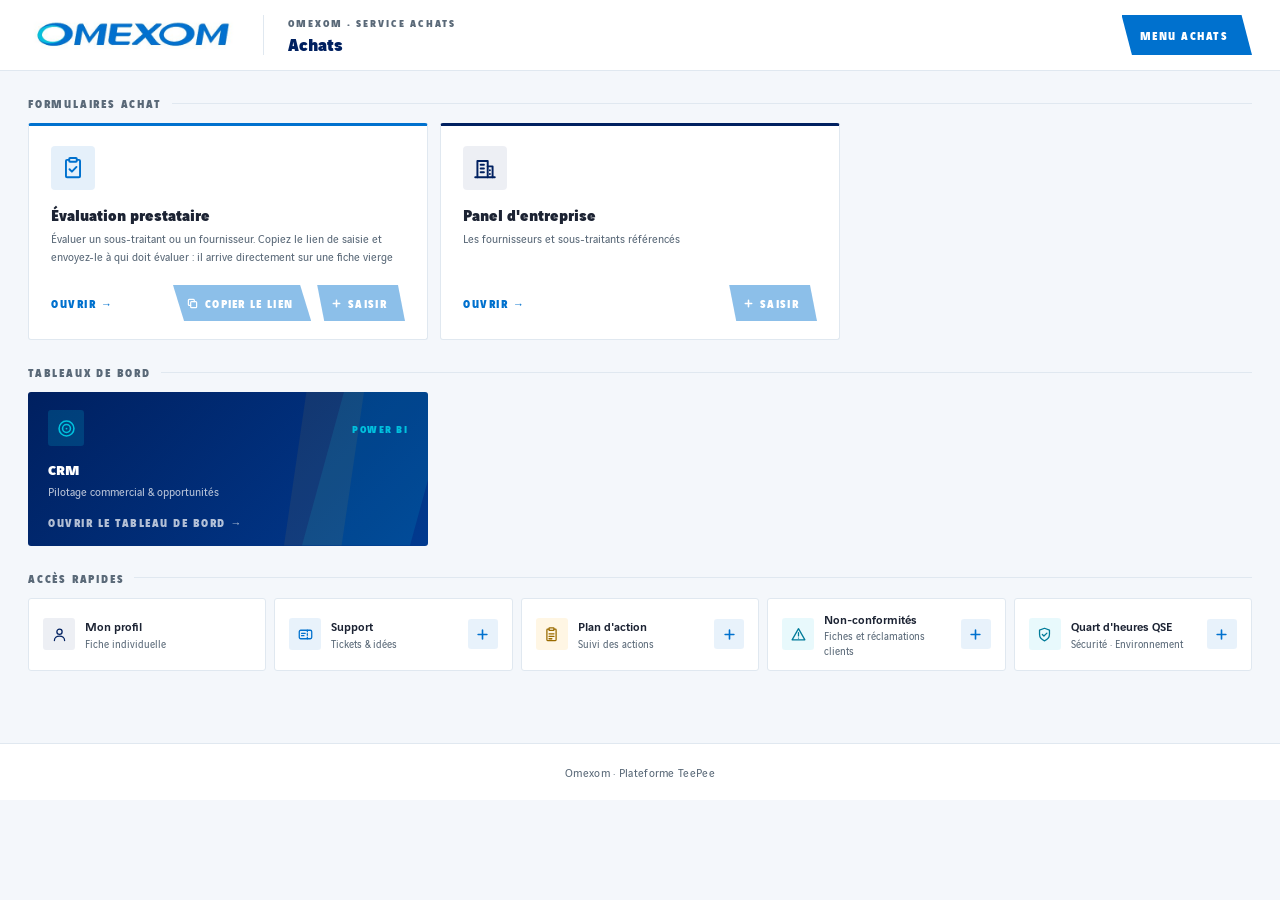
==== achats.html @ bb8005c8 "Page Achats et acces rapides de la page CRM - offre.html : les acces rapides reprennent ceux de l'ac" ====
<!DOCTYPE html>
<html lang="fr">
<head>
<meta charset="UTF-8">
<meta name="viewport" content="width=device-width, initial-scale=1.0">
<meta name="robots" content="noindex, nofollow, noarchive, nosnippet">
<meta name="googlebot" content="noindex, nofollow">
<title>Achats · Omexom TeePee</title>
<link rel="stylesheet" href="omexom.css">
<style>
.offre-grid { display: grid; grid-template-columns: repeat(3,1fr); gap: 12px; margin-bottom: 24px; }
.dash-grid { display: grid; grid-template-columns: repeat(3,1fr); gap: 12px; margin-bottom: 24px; }
.quick-row { display: grid; grid-template-columns: repeat(5,1fr); gap: 8px; margin-bottom: 24px; }
@media (max-width: 1100px) {
  .quick-row { grid-template-columns: repeat(3,1fr); }
}
@media (max-width: 900px) {
  .offre-grid, .dash-grid { grid-template-columns: repeat(2,1fr); }
}
@media (max-width: 820px) {
  .quick-row { grid-template-columns: repeat(2,1fr); }
}
@media (max-width: 560px) {
  .body-wrap { padding: 18px 16px 36px; }
  .offre-grid, .dash-grid, .quick-row { grid-template-columns: 1fr; }
}
</style>
</head>
<body>

<header class="site-header">
  <img class="site-logo" src="omexom-logo.png" alt="Omexom" width="212" height="38">
  <div class="site-id">
    <div class="site-eyebrow">Omexom · Service Achats</div>
    <div class="site-title">Achats</div>
  </div>
  <a class="site-cta" target="_parent" href="https://safeplace.teepee.fr/#/category/67103350">Menu Achats</a>
</header>

<div class="body-wrap">

  <div class="section-label">Formulaires achat</div>
  <div class="offre-grid">
    <div class="ocard c1">
      <a class="ocard-hit" target="_parent" href="https://safeplace.teepee.fr/#/category/67103350/B7DA7935/dataList/HA023/default_HA023" aria-label="Ouvrir Évaluation prestataire"></a>
      <div class="ocard-ico"><svg class="ico" viewBox="0 0 24 24" fill="none" stroke="currentColor" stroke-width="1.8" stroke-linecap="round" stroke-linejoin="round" aria-hidden="true"><path d="M8.5 4.5H6.5a1 1 0 0 0-1 1v14a1 1 0 0 0 1 1h11a1 1 0 0 0 1-1v-14a1 1 0 0 0-1-1h-2"/><rect x="8.5" y="2.8" width="7" height="3.4" rx="0.8"/><path d="M8.8 13.2l2.2 2.2 4.2-4.4"/></svg></div>
      <div class="ocard-t">Évaluation prestataire</div>
      <div class="ocard-d">Évaluer un sous-traitant ou un fournisseur. Copiez le lien de saisie et envoyez-le à qui doit évaluer : il arrive directement sur une fiche vierge</div>
      <div class="ocard-actions">
        <span class="ocard-link">Ouvrir <span>→</span></span>
        <span class="ocard-btns">
          <span class="ocard-saisir ocard-copier is-missing" title="Lien à relever dans TeePee">Copier le lien</span>
          <span class="ocard-saisir is-missing" title="Lien à relever dans TeePee">Saisir</span>
        </span>
      </div>
    </div>
    <div class="ocard c3">
      <a class="ocard-hit" target="_parent" href="https://safeplace.teepee.fr/#/category/67103350/321BF513/dataList/TEEPEE_Entreprise/default_TEEPEE_Entreprise" aria-label="Ouvrir Panel d'entreprise"></a>
      <div class="ocard-ico"><svg class="ico" viewBox="0 0 24 24" fill="none" stroke="currentColor" stroke-width="1.8" stroke-linecap="round" stroke-linejoin="round" aria-hidden="true"><path d="M5 20.5V5.5h9.5v15"/><path d="M14.5 10.5H19v10"/><path d="M8 9h3M8 12.5h3M8 16h3M16.5 14h0.01M16.5 17.5h0.01"/><path d="M3 20.5h18"/></svg></div>
      <div class="ocard-t">Panel d'entreprise</div>
      <div class="ocard-d">Les fournisseurs et sous-traitants référencés</div>
      <div class="ocard-actions">
        <span class="ocard-link">Ouvrir <span>→</span></span>
        <span class="ocard-saisir is-missing" title="Lien à relever dans TeePee">Saisir</span>
      </div>
    </div>
  </div>

  <div class="section-label">Tableaux de bord</div>
  <div class="dash-grid">
    <a class="dcard" target="_parent" href="https://safeplace.teepee.fr/#/homepage/view/D35E43C6">
      <div class="dcard-deco"></div><div class="dcard-deco2"></div>
      <div class="dcard-top">
        <div class="dcard-ico"><svg class="ico" viewBox="0 0 24 24" fill="none" stroke="currentColor" stroke-width="1.8" stroke-linecap="round" stroke-linejoin="round" aria-hidden="true"><circle cx="12" cy="12" r="8.5"/><circle cx="12" cy="12" r="4.5"/><circle cx="12" cy="12" r="1" fill="currentColor" stroke="none"/></svg></div>
        <div class="dcard-eye">Power BI</div>
      </div>
      <div class="dcard-t">CRM</div>
      <div class="dcard-d">Pilotage commercial &amp; opportunités</div>
      <div class="dcard-link">Ouvrir le tableau de bord <span>→</span></div>
    </a>
  </div>

  <div class="section-label">Accès rapides</div>
  <div class="quick-row">
    <div class="qcard">
      <a class="qcard-hit" target="_parent" href="https://safeplace.teepee.fr/#/category/E6FE12CE/ED68D778/dataList/USER/FiltreLUtilisateurNeVoitQueSesTickets" aria-label="Ouvrir Mon profil"></a>
      <div class="qico id"><svg class="ico" viewBox="0 0 24 24" fill="none" stroke="currentColor" stroke-width="1.8" stroke-linecap="round" stroke-linejoin="round" aria-hidden="true"><circle cx="12" cy="8.2" r="3.7"/><path d="M4.8 20.5c0-3.7 3.2-6.2 7.2-6.2s7.2 2.5 7.2 6.2"/></svg></div><div><div class="ql2">Mon profil</div><div class="qs2">Fiche individuelle</div></div>
    </div>
    <div class="qcard">
      <a class="qcard-hit" target="_parent" href="https://safeplace.teepee.fr/#/category/DC3605A6/AE9641CE/dataList/TicketsSupport/FiltreLUtilisateurVoirQueSesTickets" aria-label="Ouvrir Support"></a>
      <div class="qico ib"><svg class="ico" viewBox="0 0 24 24" fill="none" stroke="currentColor" stroke-width="1.8" stroke-linecap="round" stroke-linejoin="round" aria-hidden="true"><rect x="3.2" y="6" width="17.6" height="12" rx="2"/><path d="M14.6 6v2.2M14.6 10.9v2.2M14.6 15.8v2.2"/><path d="M6.4 10.4h5.2M6.4 13.6h3.4"/></svg></div><div><div class="ql2">Support</div><div class="qs2">Tickets &amp; idées</div></div>
      <a class="qcard-saisir" target="_parent" href="https://safeplace.teepee.fr/#/viewData/DC3605A6/AE9641CE/TicketsSupport/TicketsSupport" title="Nouveau ticket" aria-label="Saisir un ticket support"><svg viewBox="0 0 24 24" fill="none" stroke="currentColor" stroke-width="2.6" stroke-linecap="round" aria-hidden="true"><path d="M12 5v14M5 12h14"/></svg></a>
    </div>
    <div class="qcard">
      <a class="qcard-hit" target="_parent" href="https://safeplace.teepee.fr/#/category/0CBC7D3A/1A268114/dataList/PlanDActions/PlanDActionsGeNeRal" aria-label="Ouvrir Plan d'action"></a>
      <div class="qico iy"><svg class="ico" viewBox="0 0 24 24" fill="none" stroke="currentColor" stroke-width="1.8" stroke-linecap="round" stroke-linejoin="round" aria-hidden="true"><path d="M8.5 4.5H6.5a1 1 0 0 0-1 1v14a1 1 0 0 0 1 1h11a1 1 0 0 0 1-1v-14a1 1 0 0 0-1-1h-2"/><rect x="8.5" y="2.8" width="7" height="3.4" rx="0.8"/><path d="M8.5 11h7M8.5 14.5h7M8.5 18h4"/></svg></div><div><div class="ql2">Plan d'action</div><div class="qs2">Suivi des actions</div></div>
      <a class="qcard-saisir" target="_parent" href="https://safeplace.teepee.fr/#/viewData/0CBC7D3A/1A268114/PlanDActions/PlanDActions" title="Nouvelle saisie" aria-label="Saisir Plan d'action"><svg viewBox="0 0 24 24" fill="none" stroke="currentColor" stroke-width="2.6" stroke-linecap="round" aria-hidden="true"><path d="M12 5v14M5 12h14"/></svg></a>
    </div>
    <div class="qcard">
      <a class="qcard-hit" target="_parent" href="https://safeplace.teepee.fr/#/category/92F82BEE/E279156E/dataList/FicheDeNonConformite/default_FicheDeNonConformite" aria-label="Ouvrir Non-conformités"></a>
      <div class="qico it"><svg class="ico" viewBox="0 0 24 24" fill="none" stroke="currentColor" stroke-width="1.8" stroke-linecap="round" stroke-linejoin="round" aria-hidden="true"><path d="M12 3.8L21 19.5H3z"/><path d="M12 9.5v4.5"/><path d="M12 17h0.01"/></svg></div><div><div class="ql2">Non-conformités</div><div class="qs2">Fiches et réclamations clients</div></div>
      <a class="qcard-saisir" target="_parent" href="https://safeplace.teepee.fr/#/viewData/92F82BEE/E279156E/FicheDeNonConformite/FicheDeNonConformite" title="Nouvelle saisie" aria-label="Saisir Non-conformités"><svg viewBox="0 0 24 24" fill="none" stroke="currentColor" stroke-width="2.6" stroke-linecap="round" aria-hidden="true"><path d="M12 5v14M5 12h14"/></svg></a>
    </div>
    <div class="qcard">
      <a class="qcard-hit" target="_parent" href="https://safeplace.teepee.fr/#/category/92F82BEE/4231E439/dataList/14DHeureQHSE/default_14DHeureQHSE" aria-label="Ouvrir Quart d'heures QSE"></a>
      <div class="qico it"><svg class="ico" viewBox="0 0 24 24" fill="none" stroke="currentColor" stroke-width="1.8" stroke-linecap="round" stroke-linejoin="round" aria-hidden="true"><path d="M12 3.2l7 2.6v6c0 4.3-2.9 7.6-7 9.1-4.1-1.5-7-4.8-7-9.1v-6z"/><path d="M9 12l2.2 2.2L15.4 10"/></svg></div><div><div class="ql2">Quart d'heures QSE</div><div class="qs2">Sécurité · Environnement</div></div>
      <a class="qcard-saisir" target="_parent" href="https://safeplace.teepee.fr/#/viewData/92F82BEE/4231E439/14DHeureQHSE/QuartDHeureSeCuriteEnvironnement" title="Nouvelle saisie" aria-label="Saisir Quart d'heures QSE"><svg viewBox="0 0 24 24" fill="none" stroke="currentColor" stroke-width="2.6" stroke-linecap="round" aria-hidden="true"><path d="M12 5v14M5 12h14"/></svg></a>
    </div>
  </div>

</div>

<!-- FOOTER -->
<footer class="site-footer">
  <div class="footer-note">Omexom · Plateforme TeePee</div>
</footer>
<script>
/* Copie du lien public dans le presse-papiers. La page vit dans une iframe d'un autre
   domaine : l'API clipboard peut y etre refusee, d'ou le repli sur execCommand, puis
   sur une boite de dialogue ou le lien reste a copier a la main. */
document.querySelectorAll('[data-copier]').forEach(function (btn) {
  var texte = btn.textContent;
  btn.addEventListener('click', function () {
    var lien = btn.getAttribute('data-copier');
    var fini = function () {
      btn.classList.add('is-copied'); btn.textContent = 'Lien copié';
      setTimeout(function () { btn.classList.remove('is-copied'); btn.textContent = texte; }, 2200);
    };
    var repli = function () {
      var z = document.createElement('textarea');
      z.value = lien; z.setAttribute('readonly', ''); z.style.position = 'fixed'; z.style.opacity = '0';
      document.body.appendChild(z); z.select();
      var ok = false;
      try { ok = document.execCommand('copy'); } catch (e) { ok = false; }
      document.body.removeChild(z);
      if (ok) { fini(); } else { window.prompt('Copiez ce lien et envoyez-le :', lien); }
    };
    if (navigator.clipboard && navigator.clipboard.writeText) {
      navigator.clipboard.writeText(lien).then(fini, repli);
    } else { repli(); }
  });
});
</script>
</body>
</html>
---- omexom.css ----
/* Feuille commune des pages TeePee Omexom.
   Tout ce qui est partage par au moins deux pages vit ici : polices, jetons de
   couleur, et les composants (cartes, badges, pied de page).
   Ce qui reste dans la balise style de chaque page : le nombre de colonnes de ses
   grilles et ses points de rupture, qui lui sont propres. */

/* Vinci Sans, propriete du groupe VINCI. Voir README. */
@font-face { font-family: 'Vinci Sans'; src: url('vinci_sans_extra_light.woff2') format('woff2'); font-weight: 200; font-style: normal; font-display: swap; }
@font-face { font-family: 'Vinci Sans'; src: url('vinci_sans_light.woff2') format('woff2'); font-weight: 300; font-style: normal; font-display: swap; }
@font-face { font-family: 'Vinci Sans'; src: url('vinci_sans_regular.woff2') format('woff2'); font-weight: 400; font-style: normal; font-display: swap; }
@font-face { font-family: 'Vinci Sans'; src: url('vinci_sans_italic.woff2') format('woff2'); font-weight: 400; font-style: italic; font-display: swap; }
@font-face { font-family: 'Vinci Sans'; src: url('vinci_sans_medium.woff2') format('woff2'); font-weight: 500; font-style: normal; font-display: swap; }
@font-face { font-family: 'Vinci Sans'; src: url('vinci_sans_bold.woff2') format('woff2'); font-weight: 700; font-style: normal; font-display: swap; }
@font-face { font-family: 'Vinci Sans'; src: url('vinci_sans_black.woff2') format('woff2'); font-weight: 900; font-style: normal; font-display: swap; }

*, *::before, *::after { box-sizing: border-box; margin: 0; padding: 0; }
:root {
  --blue: #0071CE; --turq: #00C1DE; --deep: #002060;
  --yellow: #FFB91D; --colvert: #007B99;
  --bg: #F4F7FB; --white: #FFFFFF;
  --text: #1C2333; --mid: #5A6978; --border: #E0E8F0;
  --ok: #2E7D32; --warn: #B26B00; --ko: #C62828;
  --page-max: 1720px; --gutter: max(28px, calc((100% - var(--page-max)) / 2));
  --copy: url("data:image/svg+xml,%3Csvg xmlns='http://www.w3.org/2000/svg' viewBox='0 0 24 24' fill='none' stroke='%23000' stroke-width='2.6' stroke-linecap='round' stroke-linejoin='round'%3E%3Crect x='8' y='8' width='13' height='13' rx='2'/%3E%3Cpath d='M16 8V5a2 2 0 0 0-2-2H5a2 2 0 0 0-2 2v9a2 2 0 0 0 2 2h3'/%3E%3C/svg%3E");
  --plus: url("data:image/svg+xml,%3Csvg xmlns='http://www.w3.org/2000/svg' viewBox='0 0 24 24' fill='none' stroke='%23000' stroke-width='3.4' stroke-linecap='round'%3E%3Cpath d='M12 5v14M5 12h14'/%3E%3C/svg%3E");
}
/* ── BANDEAU DE TETE ── */
.site-header {
  background: var(--white); border-bottom: 1px solid var(--border);
  padding: 15px var(--gutter); display: flex; align-items: center; gap: 24px;
}
.site-logo { height: 38px; width: auto; display: block; flex: none; }
.site-id { border-left: 1px solid var(--border); padding-left: 24px; min-width: 0; }
.site-eyebrow {
  font-size: 10px; font-weight: 900; letter-spacing: 2px; text-transform: uppercase;
  color: var(--mid); margin-bottom: 3px;
}
.site-title { font-size: 18px; font-weight: 900; color: var(--deep); line-height: 1.2; }
.site-cta {
  margin-left: auto; flex: none; text-decoration: none;
  background: var(--blue); color: #fff;
  font-size: 11px; font-weight: 900; letter-spacing: 1.5px; text-transform: uppercase;
  padding: 12px 24px 12px 18px;
  clip-path: polygon(0 0,92% 0,100% 100%,8% 100%);
  transition: background 0.15s;
}
.site-cta:hover { background: var(--deep); }

@media (max-width: 820px) {
  .site-header { flex-wrap: wrap; gap: 14px; }
  .site-id { border-left: 0; padding-left: 0; }
  .site-cta { margin-left: 0; }
}

/* ── PICTOGRAMMES ── */
.ico { width: 26px; height: 26px; display: block; }
.qico .ico { width: 17px; height: 17px; }
.dcard-ico .ico { width: 21px; height: 21px; }

body { font-family: 'Vinci Sans', Arial, sans-serif; background: var(--bg); color: var(--text); margin: 0; padding: 0; }
.body-wrap { padding: 24px var(--gutter) 48px; }
.section-label {
  font-size: 11px; font-weight: 900; letter-spacing: 1.8px; text-transform: uppercase;
  color: var(--mid); margin-bottom: 12px;
  display: flex; align-items: center; gap: 10px;
}
.section-label::after { content: ''; flex: 1; height: 1px; background: var(--border); order: 1; }
.section-link { order: 2; text-decoration: none; color: var(--blue); display: flex; align-items: center; gap: 5px; letter-spacing: inherit; }
.section-link span { transition: transform 0.16s; }
.section-link:hover span { transform: translateX(3px); }
.qcard {
  background: var(--white); border: 1px solid var(--border); border-radius: 3px;
  padding: 12px 14px; display: flex; align-items: center; gap: 10px; position: relative;
  cursor: pointer; text-decoration: none; color: inherit;
  transition: border-color 0.15s, box-shadow 0.15s, transform 0.12s;
}
.qcard:hover { border-color: var(--blue); box-shadow: 0 3px 12px rgba(0,113,206,0.09); transform: translateY(-1px); }
.qcard-hit { position: absolute; inset: 0; z-index: 1; }
.qcard-saisir {
  position: relative; z-index: 2; margin-left: auto; flex: none;
  width: 30px; height: 30px; border-radius: 3px;
  display: flex; align-items: center; justify-content: center;
  color: var(--blue); background: rgba(0,113,206,0.09); text-decoration: none;
  transition: background 0.15s, color 0.15s;
}
.qcard-saisir svg { width: 15px; height: 15px; }
.qcard-saisir:hover { background: var(--blue); color: #fff; }
.qico { width: 32px; height: 32px; border-radius: 3px; display: flex; align-items: center; justify-content: center; font-size: 14px; flex-shrink: 0; }
.ib { background: rgba(0,113,206,0.09); }
.it { background: rgba(0,193,222,0.09); }
.id { background: rgba(0,32,96,0.07); }
.iy { background: rgba(255,185,29,0.12); }
.qico { color: var(--blue); }
.qico.it { color: var(--colvert); }
.qico.id { color: var(--deep); }
.qico.iy { color: #9A6B00; }
.ql2 { font-size: 13px; font-weight: 500; color: var(--text); line-height: 1.3; }
.qs2 { font-size: 11px; font-weight: 400; color: var(--mid); margin-top: 1px; }
.mcard {
  background: var(--white); border: 1px solid var(--border);
  border-top: 3px solid var(--blue); border-radius: 3px;
  padding: 16px 18px 18px; cursor: pointer; text-decoration: none;
  display: block; position: relative;
  transition: box-shadow 0.15s, transform 0.12s;
}
.mcard:hover { box-shadow: 0 5px 18px rgba(0,32,96,0.08); transform: translateY(-2px); }
.mcard.cm { border-top-color: var(--deep); }
.mcard.co { border-top-color: var(--blue); }
.mcard.cs { border-top-color: var(--turq); }
.mcard.ca { border-top-color: var(--yellow); }
/* Une seule forme de pastille, partout : menus, projets, tableaux de bord, cartes Offre. */
.badge, .pc-badge, .dcard-new, .ocard-tag {
  display: inline-block; font-size: 10px; font-weight: 900; letter-spacing: 1.2px; line-height: 1.2;
  text-transform: uppercase; padding: 4px 12px 4px 8px; clip-path: polygon(0 0,88% 0,100% 100%,12% 100%);
}
.badge { color: white; margin-bottom: 10px; }
.bm { background: var(--deep); }
.bo { background: var(--blue); }
.bs { background: var(--colvert); }
.ba { background: var(--yellow); color: var(--deep); }
.mc-t { font-size: 14px; font-weight: 900; color: var(--text); margin-bottom: 4px; line-height: 1.3; padding-right: 36px; }
.mc-d { font-size: 12px; font-weight: 400; color: var(--mid); line-height: 1.5; }
.pcard { background: var(--white); border: 1px solid var(--border); border-radius: 3px; padding: 14px 16px; text-decoration: none; color: inherit; display: block; transition: box-shadow 0.15s, transform 0.12s; }
.pcard:hover { box-shadow: 0 4px 16px rgba(0,32,96,0.10); transform: translateY(-2px); border-color: var(--blue); }
.pc-top { display: flex; align-items: center; justify-content: space-between; margin-bottom: 8px; }
.pc-badge.new { background: var(--blue); color: #fff; }
.pc-power { font-size: 12px; font-weight: 500; color: var(--mid); margin-left: auto; }
.pc-name { font-size: 14px; font-weight: 900; color: var(--text); margin-bottom: 4px; }
.pc-ct { font-size: 12px; font-weight: 400; color: var(--mid); }
.site-footer {
  background: var(--white);
  border-top: 1px solid var(--border);
  padding: 20px var(--gutter);
  text-align: center;
}
.footer-inner { display: flex; justify-content: center; align-items: center; }
.footer-note { font-size: 12px; font-weight: 400; color: var(--mid); letter-spacing: 0.3px; }
.dcard {
  position: relative; overflow: hidden;
  background: linear-gradient(135deg, #002060 0%, #013a8f 100%);
  border-radius: 3px; padding: 18px 20px 16px;
  text-decoration: none; display: block;
  transition: box-shadow 0.16s, transform 0.12s;
}
.dcard:hover { box-shadow: 0 8px 26px rgba(0,32,96,0.26); transform: translateY(-2px); }
.dcard-deco { position: absolute; right: -24px; top: 0; bottom: 0; width: 150px; background: rgba(0,193,222,0.13); clip-path: polygon(28% 0,100% 0,72% 100%,0% 100%); pointer-events: none; }
.dcard-deco2 { position: absolute; right: 64px; top: 0; bottom: 0; width: 80px; background: rgba(255,185,29,0.07); clip-path: polygon(28% 0,100% 0,72% 100%,0% 100%); pointer-events: none; }
.dcard-top { display: flex; align-items: center; justify-content: space-between; position: relative; z-index: 1; margin-bottom: 14px; }
.dcard-ico { width: 36px; height: 36px; border-radius: 3px; background: rgba(0,193,222,0.18); display: flex; align-items: center; justify-content: center; color: var(--turq); }
.dcard-eye { font-size: 10px; font-weight: 900; letter-spacing: 1.5px; text-transform: uppercase; color: var(--turq); }
.dcard-eyes { display: flex; align-items: center; gap: 9px; }
.dcard-new { color: var(--deep); background: var(--yellow); }
.dcard-t { font-size: 15px; font-weight: 900; color: #fff; line-height: 1.25; position: relative; z-index: 1; margin-bottom: 4px; }
.dcard-d { font-size: 12px; font-weight: 400; color: rgba(255,255,255,0.72); position: relative; z-index: 1; line-height: 1.4; }
.dcard-link { font-size: 11px; font-weight: 900; letter-spacing: 1.5px; text-transform: uppercase; color: rgba(255,255,255,0.7); position: relative; z-index: 1; margin-top: 14px; display: flex; align-items: center; gap: 5px; transition: color 0.16s; }
.dcard:hover .dcard-link { color: var(--turq); }
.dcard-link span { transition: transform 0.16s; }
.dcard:hover .dcard-link span { transform: translateX(3px); }
.ocard {
  background: var(--white); border: 1px solid var(--border);
  border-top: 3px solid var(--blue); border-radius: 3px;
  padding: 20px 22px 18px; text-decoration: none; color: inherit;
  display: flex; flex-direction: column; position: relative; overflow: hidden;
  transition: box-shadow 0.15s, transform 0.12s, border-color 0.15s;
}
.ocard:hover { box-shadow: 0 6px 20px rgba(0,32,96,0.10); transform: translateY(-2px); }
.ocard.c1 { border-top-color: var(--blue); }
.ocard.c2 { border-top-color: var(--turq); }
.ocard.c3 { border-top-color: var(--deep); }
.ocard.c4 { border-top-color: var(--colvert); }
.ocard.c5 { border-top-color: var(--yellow); }
.ocard-ico { width: 44px; height: 44px; border-radius: 4px; display: flex; align-items: center; justify-content: center; font-size: 22px; margin-bottom: 14px; }
.ocard.c1 .ocard-ico { background: rgba(0,113,206,0.10); }
.ocard.c2 .ocard-ico { background: rgba(0,193,222,0.12); }
.ocard.c3 .ocard-ico { background: rgba(0,32,96,0.07); }
.ocard.c4 .ocard-ico { background: rgba(0,123,153,0.10); }
.ocard.c5 .ocard-ico { background: rgba(255,185,29,0.16); }
.ocard.c1 .ocard-ico { color: var(--blue); }
.ocard.c2 .ocard-ico { color: #00A0B8; }
.ocard.c3 .ocard-ico { color: var(--deep); }
.ocard.c4 .ocard-ico { color: var(--colvert); }
.ocard.c5 .ocard-ico { color: #9A6B00; }
.ocard-tag { position: absolute; top: 14px; right: 14px; color: var(--colvert); background: rgba(0,193,222,0.13); }
.ocard-t { font-size: 16px; font-weight: 900; color: var(--text); margin-bottom: 5px; line-height: 1.25; }
.ocard-d { font-size: 12px; font-weight: 400; color: var(--mid); line-height: 1.5; margin-bottom: 16px; }
.ocard-link { font-size: 11px; font-weight: 900; letter-spacing: 1.5px; text-transform: uppercase; color: var(--blue); display: flex; align-items: center; gap: 5px; }
.ocard-hit { position: absolute; inset: 0; z-index: 1; }
.ocard-actions { margin-top: auto; display: flex; align-items: center; justify-content: space-between; gap: 10px; }
.ocard-saisir {
  position: relative; z-index: 2; text-decoration: none; white-space: nowrap;
  display: inline-flex; align-items: center; gap: 6px;
  font-family: inherit; font-size: 11px; font-weight: 900; letter-spacing: 1.3px;
  text-transform: uppercase; color: #fff; background: var(--blue);
  padding: 10px 18px 10px 14px; clip-path: polygon(0 0,92% 0,100% 100%,8% 100%);
  transition: background 0.15s, transform 0.12s;
}
.ocard-saisir::before {
  content: ''; width: 11px; height: 11px; flex: none;
  background: currentColor;
  -webkit-mask: var(--plus) center/11px no-repeat; mask: var(--plus) center/11px no-repeat;
}
.ocard-saisir:hover { background: var(--deep); transform: translateY(-1px); }
/* Variante : copier un lien plutot que saisir. Meme bouton, pictogramme de copie,
   et l'etat is-copied confirme deux secondes. */
.ocard-copier { border: 0; cursor: pointer; }
.ocard-copier::before { -webkit-mask-image: var(--copy); mask-image: var(--copy); width: 12px; height: 12px; }
.ocard-copier.is-copied { background: var(--colvert); }
.ocard-actions { margin-top: auto; padding-top: 4px; }
/* Deux boutons cote a cote (copier le lien, saisir) restent groupes a droite. */
.ocard-btns { display: flex; gap: 6px; flex-wrap: wrap; justify-content: flex-end; }
.ocard-link span { transition: transform 0.16s; }
.ocard:hover .ocard-link span { transform: translateX(3px); }

/* ── CLAVIER ET MOUVEMENT ── */
/* Les liens qui couvrent une carte (qcard-hit, ocard-hit) portent le contour de la carte.
   Les boutons en parallelogramme sont decoupes par clip-path : leur contour se dessine
   a l'interieur, sinon il serait coupe. */
:focus-visible { outline: 2px solid var(--blue); outline-offset: 2px; }
.qcard-hit:focus-visible, .ocard-hit:focus-visible { outline-offset: -2px; border-radius: 3px; }
.site-cta:focus-visible, .ocard-saisir:focus-visible { outline: 2px solid #fff; outline-offset: -5px; background: var(--deep); }
.qcard-saisir:focus-visible { background: var(--blue); color: #fff; outline-offset: 1px; }
@media (prefers-reduced-motion: reduce) {
  *, *::before, *::after { transition: none !important; }
  .qcard:hover, .mcard:hover, .pcard:hover, .dcard:hover, .ocard:hover, .ocard-saisir:hover { transform: none; }
  .dcard:hover .dcard-link span, .ocard:hover .ocard-link span, .section-link:hover span { transform: none; }
}

/* ── LEGENDE DE STATUTS ── */
/* Six cases separees par un filet, chacune un pictogramme colore, un mot, une ligne. */
.legend { display: grid; gap: 1px; background: var(--border); border: 1px solid var(--border); border-radius: 3px; overflow: hidden; }
.legend-item { background: var(--white); padding: 14px 16px; display: flex; align-items: flex-start; gap: 12px; }
.legend-item b { display: block; font-size: 13px; font-weight: 900; color: var(--text); line-height: 1.3; }
.legend-item span { display: block; font-size: 12px; font-weight: 400; color: var(--mid); margin-top: 3px; line-height: 1.4; }
.legend-ico { width: 32px; height: 32px; border-radius: 3px; flex: none; display: flex; align-items: center; justify-content: center; }
.legend-ico .ico { width: 18px; height: 18px; }
.lg-wait { color: var(--mid); background: rgba(90,105,120,0.10); }
.lg-check { color: var(--blue); background: rgba(0,113,206,0.09); }
.lg-ok { color: var(--ok); background: rgba(46,125,50,0.10); }
.lg-warn { color: var(--warn); background: rgba(255,185,29,0.16); }
.lg-ko { color: var(--ko); background: rgba(198,40,40,0.09); }

/* ── ETATS PROVISOIRES ── */
/* is-soon : une carte tableau de bord qui annonce sans ouvrir. Pas de lien, pas de survol. */
.dcard.is-soon { cursor: default; opacity: 0.85; }
.dcard.is-soon:hover { box-shadow: none; transform: none; }
/* is-missing : le lien TeePee reste a relever, la carte se voit mais ne s'ouvre pas.
   A retirer des que LIENS.md a l'URL, jamais a laisser en production. */
.ocard.is-missing { cursor: default; }
.ocard.is-missing:hover { box-shadow: none; transform: none; }
.ocard.is-missing .ocard-link, .ocard.is-missing .ocard-saisir, .ocard-saisir.is-missing, .site-cta.is-missing { opacity: 0.45; cursor: not-allowed; }
.ocard-saisir.is-missing:hover { background: var(--blue); transform: none; }
.ocard.is-missing .ocard-tag { color: var(--warn); background: rgba(255,185,29,0.16); }
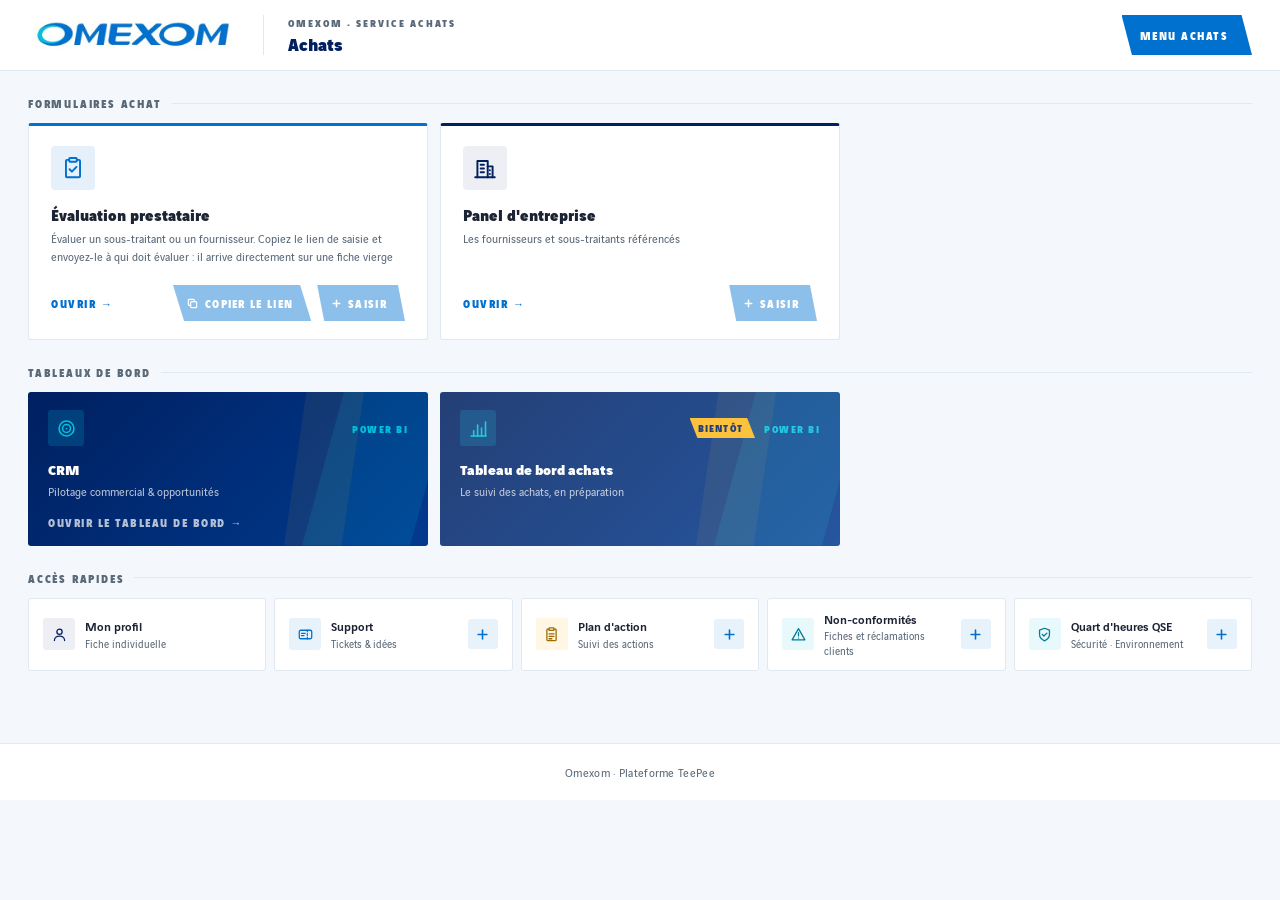
==== commit fdc6c5c6: "Page Achats : second Power BI annonce, grise en attendant le rapport Co-Authored-By: Claude Opus 5.5" ====
--- a/achats.html
+++ b/achats.html
@@ -78,6 +78,15 @@
       <div class="dcard-d">Pilotage commercial &amp; opportunités</div>
       <div class="dcard-link">Ouvrir le tableau de bord <span>→</span></div>
     </a>
+    <div class="dcard is-soon">
+      <div class="dcard-deco"></div><div class="dcard-deco2"></div>
+      <div class="dcard-top">
+        <div class="dcard-ico"><svg class="ico" viewBox="0 0 24 24" fill="none" stroke="currentColor" stroke-width="1.8" stroke-linecap="round" stroke-linejoin="round" aria-hidden="true"><path d="M3.5 20.5h17"/><path d="M6.5 20.5v-6M11 20.5V8M15.5 20.5v-9M20 20.5V4.5"/></svg></div>
+        <div class="dcard-eyes"><span class="dcard-new">Bientôt</span><span class="dcard-eye">Power BI</span></div>
+      </div>
+      <div class="dcard-t">Tableau de bord achats</div>
+      <div class="dcard-d">Le suivi des achats, en préparation</div>
+    </div>
   </div>
 
   <div class="section-label">Accès rapides</div>
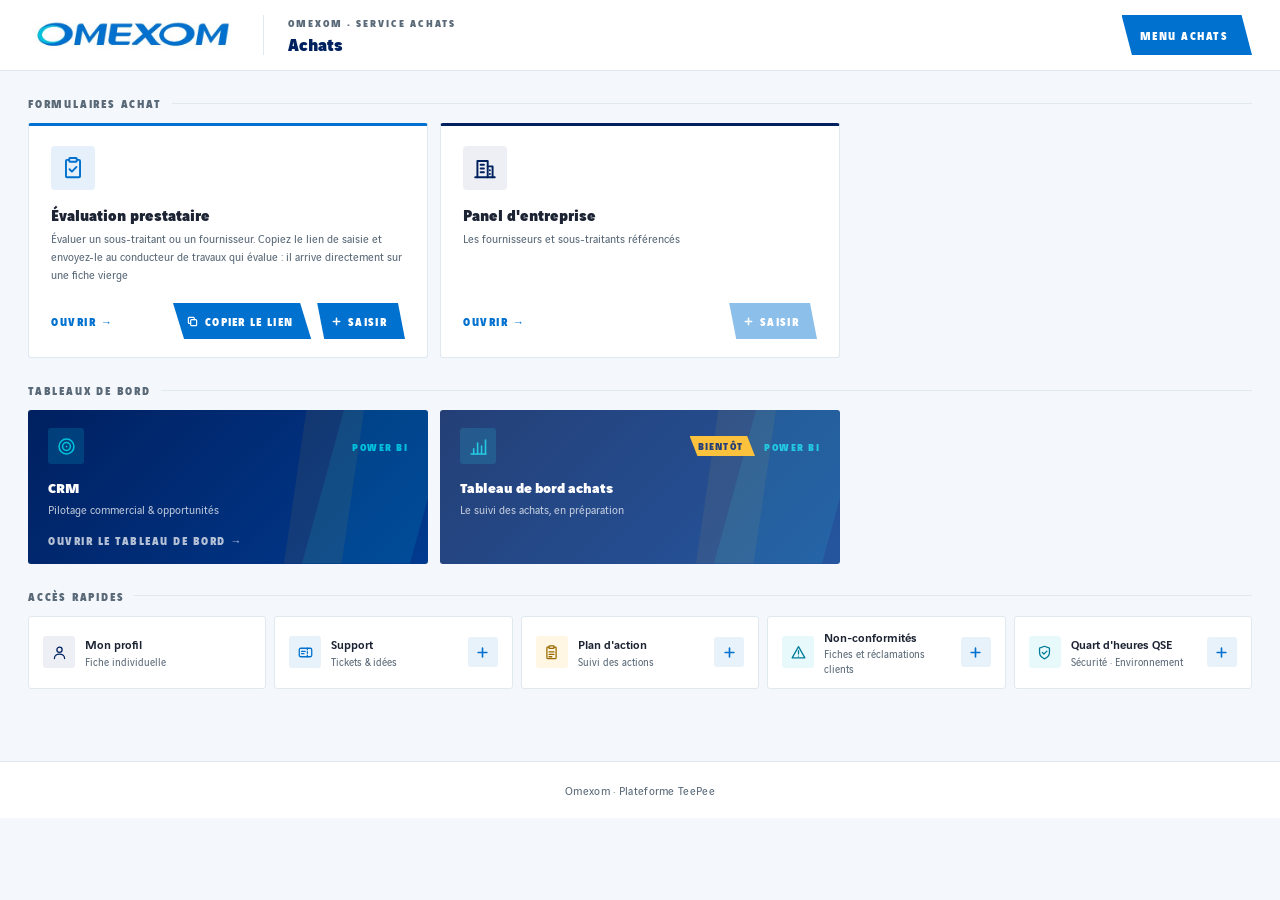
==== commit 1d73a3d8: "Page Achats : Evaluation prestataire, les boutons Saisir et Copier le lien ouvrent la saisie HA023 L" ====
--- a/achats.html
+++ b/achats.html
@@ -29,7 +29,7 @@
 <body>
 
 <header class="site-header">
-  <img class="site-logo" src="omexom-logo.png" alt="Omexom" width="212" height="38">
+  <img class="site-logo" src="img/omexom-logo.png" alt="Omexom" width="212" height="38">
   <div class="site-id">
     <div class="site-eyebrow">Omexom · Service Achats</div>
     <div class="site-title">Achats</div>
@@ -45,12 +45,12 @@
       <a class="ocard-hit" target="_parent" href="https://safeplace.teepee.fr/#/category/67103350/B7DA7935/dataList/HA023/default_HA023" aria-label="Ouvrir Évaluation prestataire"></a>
       <div class="ocard-ico"><svg class="ico" viewBox="0 0 24 24" fill="none" stroke="currentColor" stroke-width="1.8" stroke-linecap="round" stroke-linejoin="round" aria-hidden="true"><path d="M8.5 4.5H6.5a1 1 0 0 0-1 1v14a1 1 0 0 0 1 1h11a1 1 0 0 0 1-1v-14a1 1 0 0 0-1-1h-2"/><rect x="8.5" y="2.8" width="7" height="3.4" rx="0.8"/><path d="M8.8 13.2l2.2 2.2 4.2-4.4"/></svg></div>
       <div class="ocard-t">Évaluation prestataire</div>
-      <div class="ocard-d">Évaluer un sous-traitant ou un fournisseur. Copiez le lien de saisie et envoyez-le à qui doit évaluer : il arrive directement sur une fiche vierge</div>
+      <div class="ocard-d">Évaluer un sous-traitant ou un fournisseur. Copiez le lien de saisie et envoyez-le au conducteur de travaux qui évalue : il arrive directement sur une fiche vierge</div>
       <div class="ocard-actions">
         <span class="ocard-link">Ouvrir <span>→</span></span>
         <span class="ocard-btns">
-          <span class="ocard-saisir ocard-copier is-missing" title="Lien à relever dans TeePee">Copier le lien</span>
-          <span class="ocard-saisir is-missing" title="Lien à relever dans TeePee">Saisir</span>
+          <button type="button" class="ocard-saisir ocard-copier" data-copier="https://safeplace.teepee.fr/#/viewData/67103350/B7DA7935/HA023/HA0901EvaluationDesPrestatairesSousTraitantsV2" aria-label="Copier le lien de saisie d'une évaluation prestataire">Copier le lien</button>
+          <a class="ocard-saisir" target="_parent" href="https://safeplace.teepee.fr/#/viewData/67103350/B7DA7935/HA023/HA0901EvaluationDesPrestatairesSousTraitantsV2">Saisir</a>
         </span>
       </div>
     </div>
--- a/omexom.css
+++ b/omexom.css
@@ -5,13 +5,13 @@
    grilles et ses points de rupture, qui lui sont propres. */
 
 /* Vinci Sans, propriete du groupe VINCI. Voir README. */
-@font-face { font-family: 'Vinci Sans'; src: url('vinci_sans_extra_light.woff2') format('woff2'); font-weight: 200; font-style: normal; font-display: swap; }
-@font-face { font-family: 'Vinci Sans'; src: url('vinci_sans_light.woff2') format('woff2'); font-weight: 300; font-style: normal; font-display: swap; }
-@font-face { font-family: 'Vinci Sans'; src: url('vinci_sans_regular.woff2') format('woff2'); font-weight: 400; font-style: normal; font-display: swap; }
-@font-face { font-family: 'Vinci Sans'; src: url('vinci_sans_italic.woff2') format('woff2'); font-weight: 400; font-style: italic; font-display: swap; }
-@font-face { font-family: 'Vinci Sans'; src: url('vinci_sans_medium.woff2') format('woff2'); font-weight: 500; font-style: normal; font-display: swap; }
-@font-face { font-family: 'Vinci Sans'; src: url('vinci_sans_bold.woff2') format('woff2'); font-weight: 700; font-style: normal; font-display: swap; }
-@font-face { font-family: 'Vinci Sans'; src: url('vinci_sans_black.woff2') format('woff2'); font-weight: 900; font-style: normal; font-display: swap; }
+@font-face { font-family: 'Vinci Sans'; src: url('polices/vinci_sans_extra_light.woff2') format('woff2'); font-weight: 200; font-style: normal; font-display: swap; }
+@font-face { font-family: 'Vinci Sans'; src: url('polices/vinci_sans_light.woff2') format('woff2'); font-weight: 300; font-style: normal; font-display: swap; }
+@font-face { font-family: 'Vinci Sans'; src: url('polices/vinci_sans_regular.woff2') format('woff2'); font-weight: 400; font-style: normal; font-display: swap; }
+@font-face { font-family: 'Vinci Sans'; src: url('polices/vinci_sans_italic.woff2') format('woff2'); font-weight: 400; font-style: italic; font-display: swap; }
+@font-face { font-family: 'Vinci Sans'; src: url('polices/vinci_sans_medium.woff2') format('woff2'); font-weight: 500; font-style: normal; font-display: swap; }
+@font-face { font-family: 'Vinci Sans'; src: url('polices/vinci_sans_bold.woff2') format('woff2'); font-weight: 700; font-style: normal; font-display: swap; }
+@font-face { font-family: 'Vinci Sans'; src: url('polices/vinci_sans_black.woff2') format('woff2'); font-weight: 900; font-style: normal; font-display: swap; }
 
 *, *::before, *::after { box-sizing: border-box; margin: 0; padding: 0; }
 :root {
